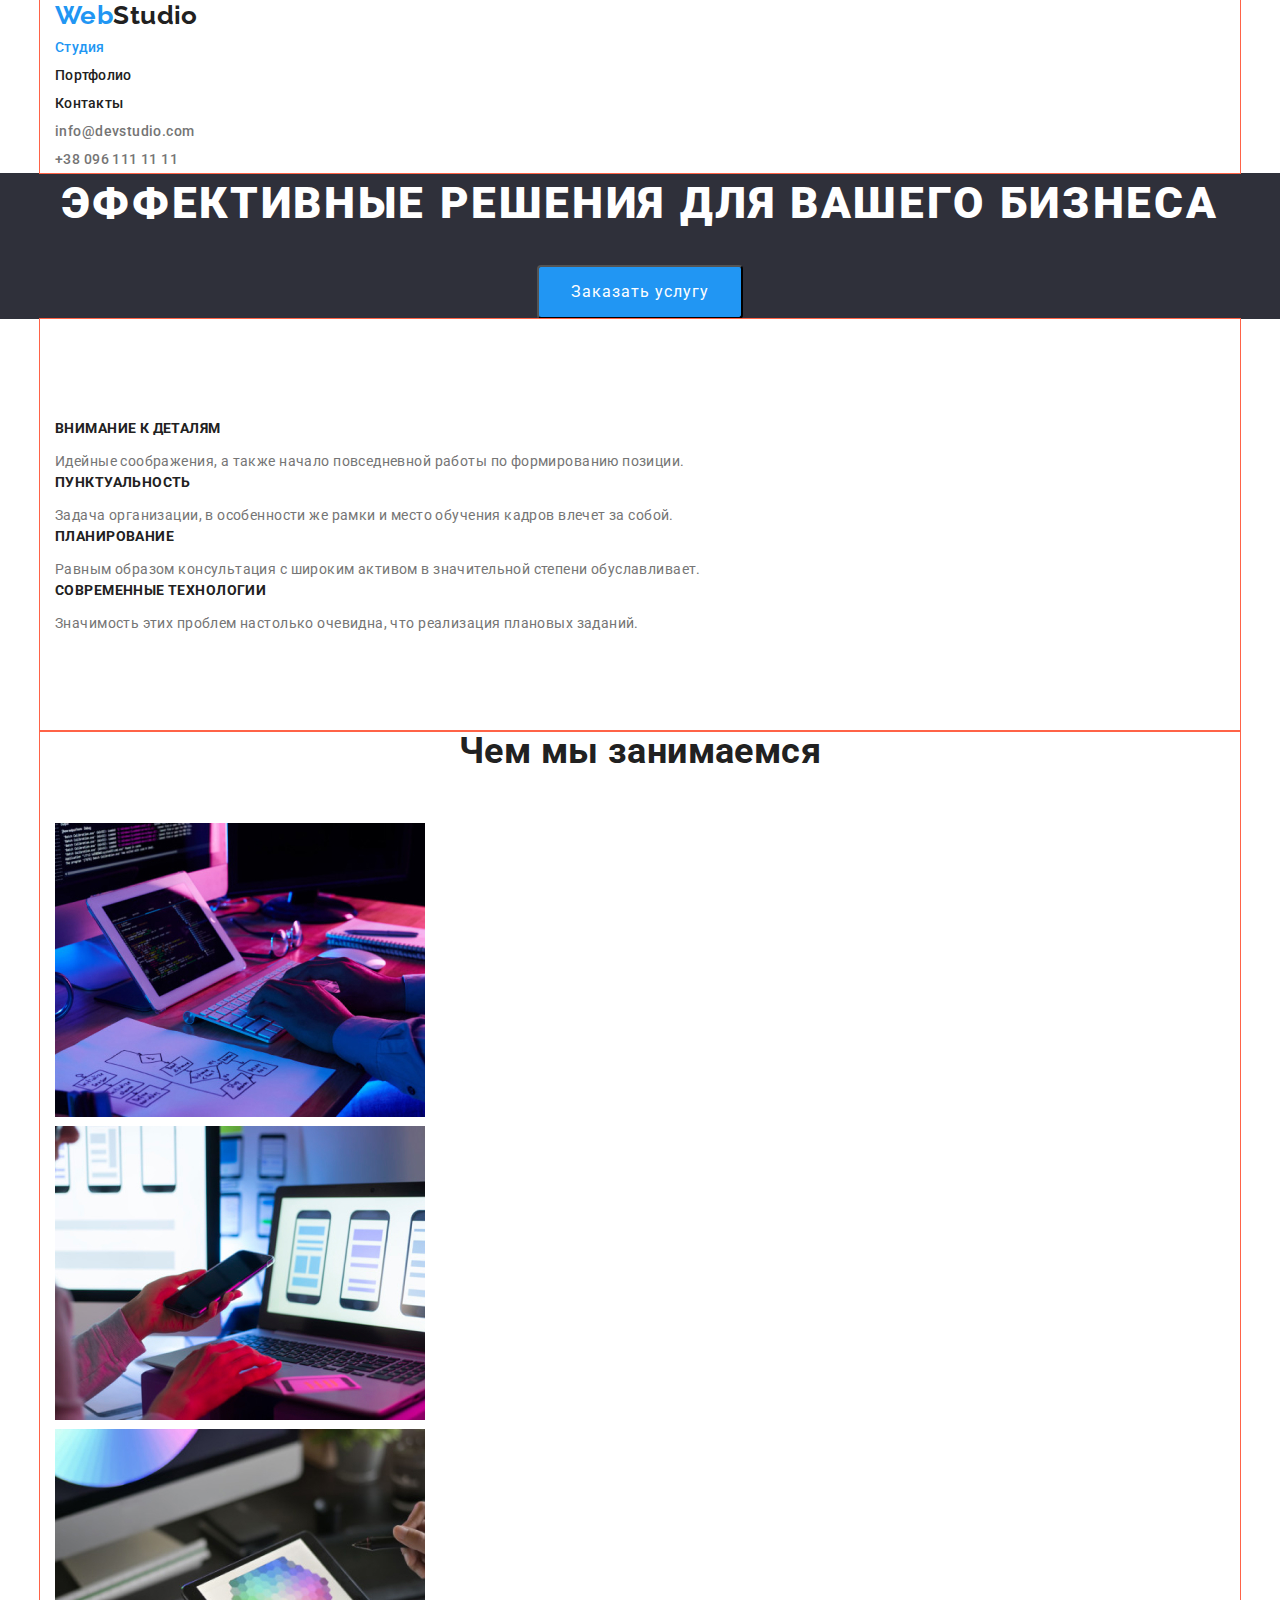
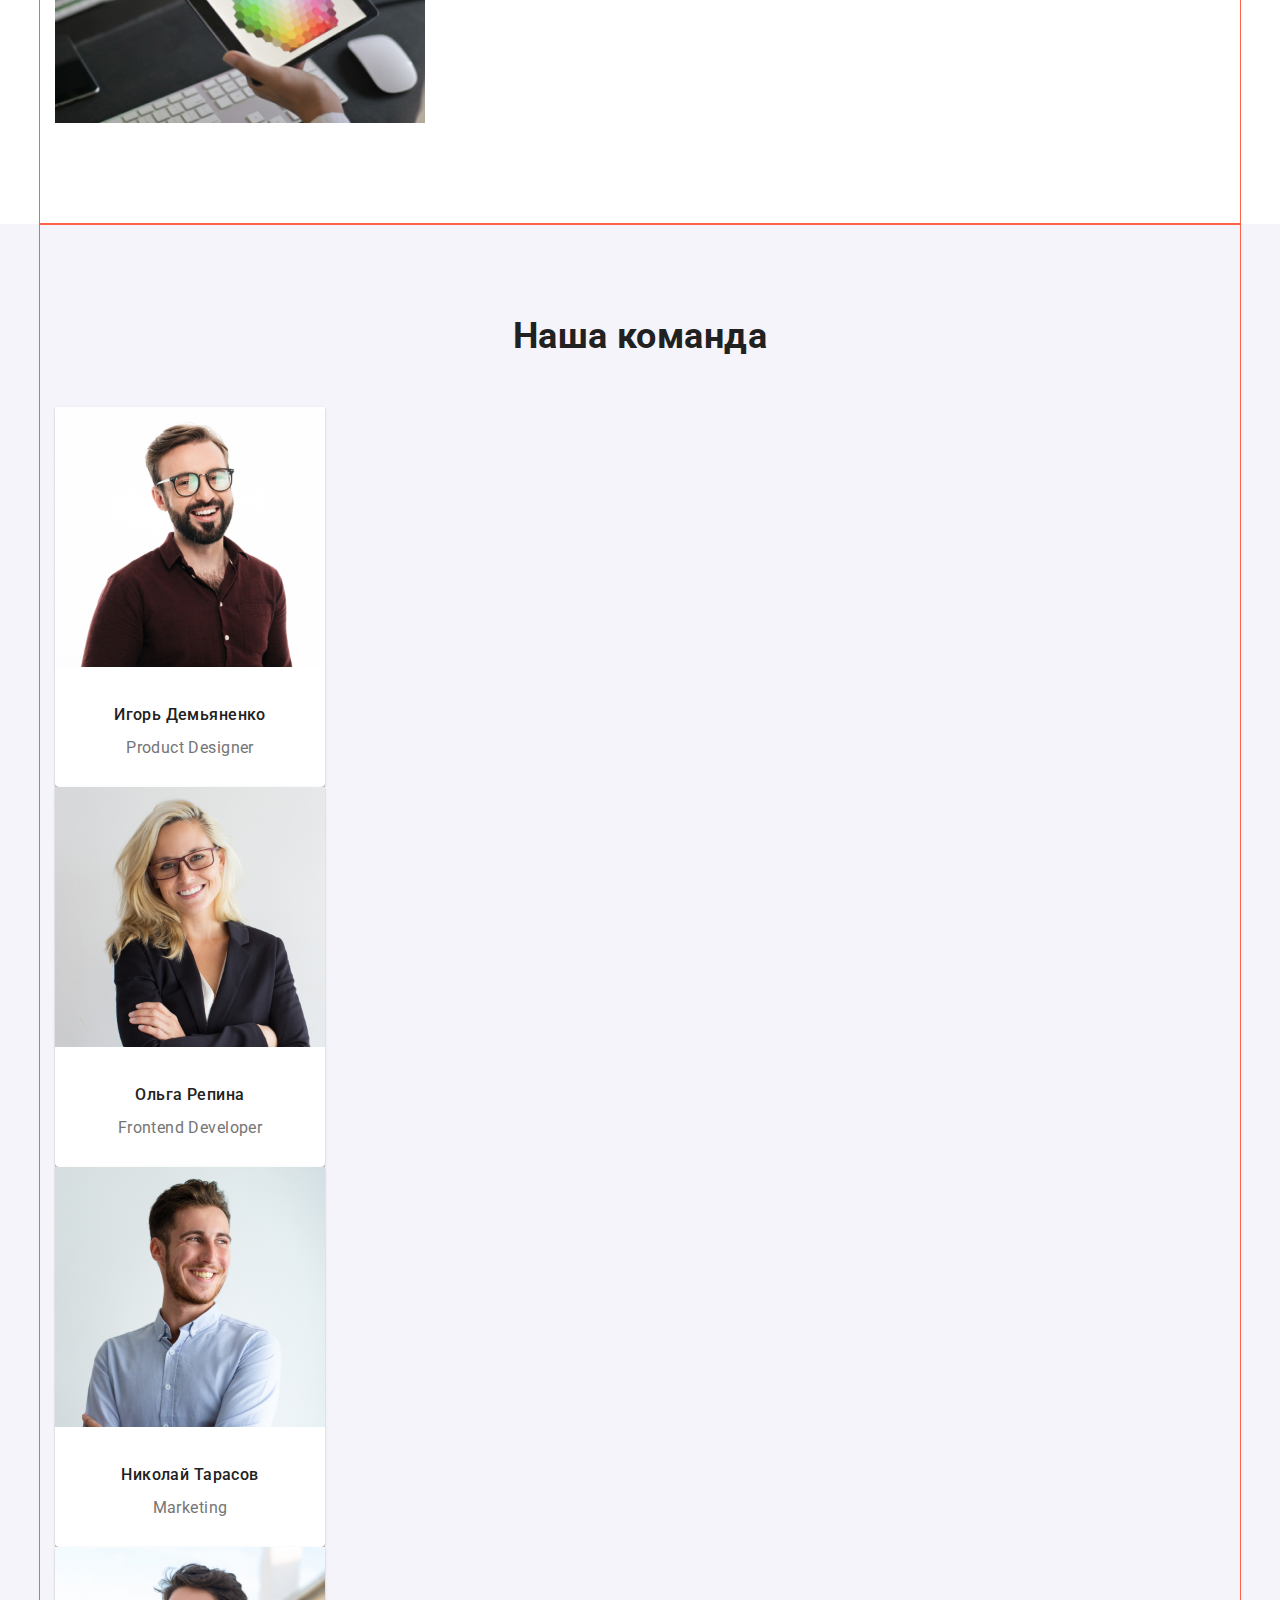
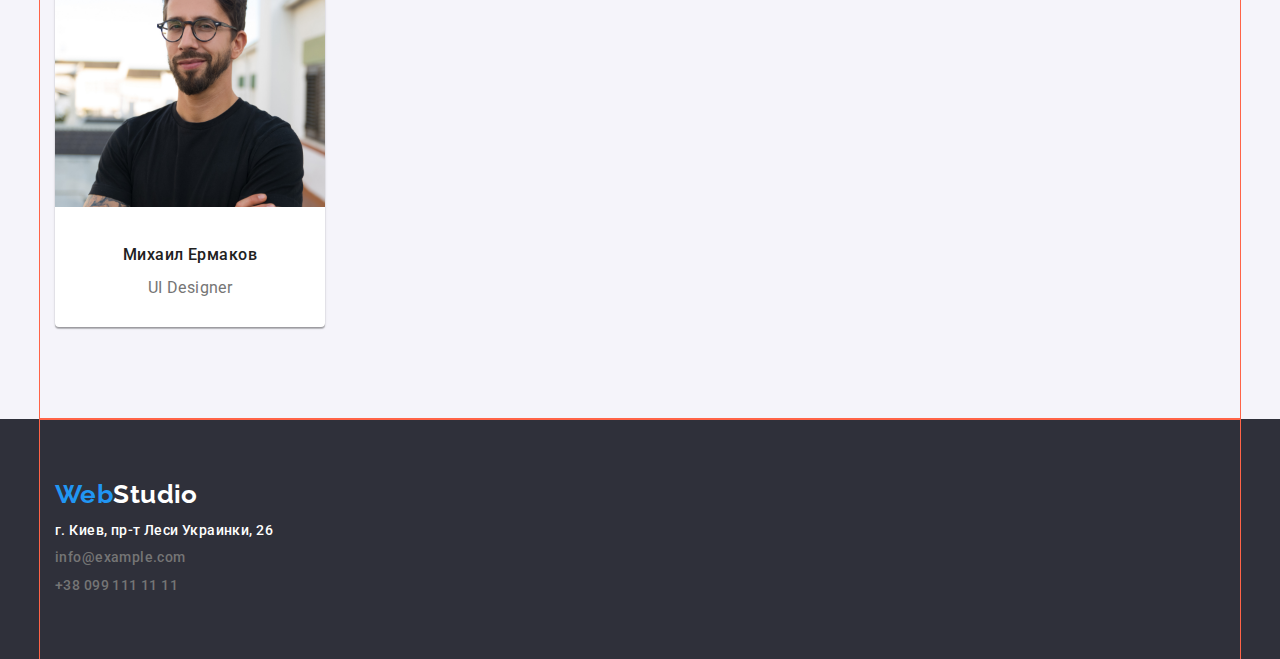
==== index.html @ ade89915 "hw-03-01" ====
<!DOCTYPE html>
<html lang="en">
  <head>
    <meta charset="UTF-8" />
    <meta name="viewport" content="width=device-width, initial-scale=1.0" />
    <title>Home work</title>
    <link rel="preconnect" href="https://fonts.gstatic.com" />
    <link
      href="https://fonts.googleapis.com/css2?family=Raleway:wght@700&family=Roboto:wght@400;500;900&display=swap"
      rel="stylesheet"
    />
    <link
      rel="stylesheet"
      href="https://cdnjs.cloudflare.com/ajax/libs/modern-normalize/1.0.0/modern-normalize.min.css"
    />
    <link rel="stylesheet" href="./css/style.css" />
  </head>
  <body>
    <header>
      <div class="container">
        <!--Шапка страницы и навигация-->
        <nav>
          <a href="./index.html" class="web-studio"
            ><span class="web">Web</span>Studio</a
          >
          <ul>
            <li><a href="#" lang="ru" class="link current">Студия</a></li>
            <li>
              <a href="./portfolio.html" lang="ru" class="link">Портфолио</a>
            </li>
            <li><a href="#" lang="ru" class="link">Контакты</a></li>
          </ul>
        </nav>
        <ul>
          <li>
            <a href="mailto:info@devstudio.com" class="address top"
              >info@devstudio.com</a
            >
          </li>
          <li>
            <a href="tel:+380961111111" class="address top">
              +38 096 111 11 11
            </a>
          </li>
        </ul>
      </div>
    </header>
    <main>
      <!--Основной контент-->
      <section class="hero">
        <!-- HERO-->
        <h1 lang="ru" class="hero-title">
          ЭФФЕКТИВНЫЕ РЕШЕНИЯ ДЛЯ ВАШЕГО БИЗНЕСА
        </h1>
        <button type="button" lang="ru" class="button">Заказать услугу</button>
      </section>
      <!--featurs-->
      <section class="features">
        <div class="container">
          <ul>
            <li>
              <h3 lang="ru" class="title">Внимание к деталям</h3>
              <p lang="ru">
                Идейные соображения, а также начало повседневной работы по
                формированию позиции.
              </p>
            </li>
            <li>
              <h3 lang="ru" class="title">Пунктуальность</h3>
              <p lang="ru">
                Задача организации, в особенности же рамки и место обучения
                кадров влечет за собой.
              </p>
            </li>
            <li>
              <h3 lang="ru" class="title">Планирование</h3>
              <p lang="ru">
                Равным образом консультация с широким активом в значительной
                степени обуславливает.
              </p>
            </li>
            <li>
              <h3 lang="ru" class="title">Современные технологии</h3>
              <p lang="ru">
                Значимость этих проблем настолько очевидна, что реализация
                плановых заданий.
              </p>
            </li>
          </ul>
        </div>
      </section>
      <!-- occupation-->
      <section class="occupation">
        <div class="container">
          <h2 lang="ru" class="main-title">Чем мы занимаемся</h2>
          <ul>
            <li>
              <img src="./img/keyboard.jpg" width="370" alt="клавиатура" />
            </li>
            <li>
              <img src="./img/tele.jpg" width="370" alt="телефон" />
            </li>
            <li>
              <img src="./img/dispay.jpg" width="370" alt="монитор" />
            </li>
          </ul>
        </div>
      </section>

      <!--our team-->
      <section class="our-team">
        <div class="container">
          <h2 lang="ru" class="main-title">Наша команда</h2>
          <ul>
            <li class="team-list">
              <img src="./img/igor.jpg" width="270" alt="игорь" />
              <h3 lang="ru" class="name">Игорь Демьяненко</h3>
              <p lang="ru" class="job">Product Designer</p>
            </li>
            <li class="team-list">
              <img src="./img/olga.jpg" width="270" alt="ольга" />
              <h3 lang="ru" class="name">Ольга Репина</h3>
              <p lang="ru" class="job">Frontend Developer</p>
            </li>
            <li class="team-list">
              <img
                src="./img/nikolay.jpg"
                width="270"
                height="260"
                alt="николай"
              />
              <h3 lang="ru" class="name">Николай Тарасов</h3>
              <p class="job">Marketing</p>
            </li>
            <li class="team-list">
              <img src="./img/mosha.jpg" width="270" alt="михаил" />
              <h3 lang="ru" class="name">Михаил Ермаков</h3>
              <p class="job">UI Designer</p>
            </li>
          </ul>
        </div>
      </section>
    </main>
    <footer class="footer">
      <div class="container">
        <a href="./index.html" class="web-studio"
          ><span class="web">Web</span
          ><span class="footer studio">Studio</span></a
        >
        <address>
          <p class="address map">г. Киев, пр-т Леси Украинки, 26</p>
          <ul>
            <li>
              <a href="mailto:info@example.com" class="address"
                >info@example.com</a
              >
            </li>
            <li>
              <a href="tel:+380991111111" class="address">+38 099 111 11 11</a>
            </li>
          </ul>
        </address>
      </div>
    </footer>
  </body>
</html>
---- css/style.css ----
:root {
  --main-text-color: #757575;
  --title-text-color: #212121;
  --white-text-bg-color: #ffffff;
  --link-text-color: #2196f3;
  --bg-color-footer: #2f303a;
  --btn-portfolio-bgc-color: #f5f4fa;
}

body {
  background-color: var(--white-text-bg-color);
  color: var(--main-text-color);

  font-family: "Roboto", sans-serif;
  font-style: normal;
  font-weight: 400;
  font-size: 14px;
  line-height: 2;
  letter-spacing: 0.03em;
}
.container {
  margin-left: auto;
  margin-right: auto;
  width: 1200px;
  padding-left: 15px;
  padding-right: 15px;

  outline: 1px solid tomato;
}
ul,
p,
h2,
h3,
a {
  list-style: none;
  margin: 0;
  padding: 0;
}
/* header */
.link {
  font-weight: 500;
  font-size: 14px;
  line-height: 1.14;
  letter-spacing: 0.02em;
  text-decoration: none;
  color: var(--title-text-color);
  font-style: normal;
}
.link:hover,
.link:focus {
  color: var(--link-text-color);
  text-decoration: none;
}
.web-studio {
  font-family: "Raleway", sans-serif;
  font-style: normal;
  font-weight: 700;
  font-size: 26px;
  line-height: 1.2;
  text-decoration: none;
  color: var(--title-text-color);
}
.web-studio .web {
  color: var(--link-text-color);
}

.address {
  font-weight: 500;
  font-size: 14px;
  line-height: 1.4;
  color: var(--main-text-color);
  text-decoration: none;
  font-style: normal;
}
.address.top:hover,
.address.top:focus {
  color: var(--link-text-color);
}
.current {
  color: var(--link-text-color);
}
/* hero */
.hero {
  background-color: #2f303a;
  text-align: center;
}
.hero-title {
  font-weight: 900;
  font-size: 44px;
  line-height: 1.4;
  letter-spacing: 0.06em;
  text-transform: uppercase;
  color: var(--white-text-bg-color);
  margin-top: 0;
  margin-bottom: 30px;
}
.button {
  text-align: center;
  letter-spacing: 0.06em;
  font-size: 16px;
  line-height: 1.9;
  color: var(--white-text-bg-color);
  background-color: var(--link-text-color);
  border-radius: 4px;

  display: inline-block;
  padding: 10px 32px;
  min-width: 200px;
}
/* features */
.features .container {
  padding-top: 102px;
  padding-bottom: 94px;
}
.features .title {
  text-transform: uppercase;
  font-weight: 700;
  font-size: 14px;
  line-height: 1.14;
  color: var(--title-text-color);
  margin-bottom: 10px;
}
/* occupation */
.main-title {
  font-weight: 700;
  font-size: 36px;
  line-height: 1.16;
  color: var(--title-text-color);

  text-align: center;
  margin-bottom: 50px;
}
.occupation .container {
  padding-bottom: 92px;
}

/* our team */
.our-team {
  background-color: var(--btn-portfolio-bgc-color);
}
.our-team .container {
  padding: 92px 15px 92px 15px;
}
.team-list {
  box-shadow: 0px 1px 3px rgba(0, 0, 0, 0.12), 0px 1px 1px rgba(0, 0, 0, 0.14),
    0px 2px 1px rgba(0, 0, 0, 0.2);
  border-radius: 0px 0px 4px 4px;
  width: 270px;
  text-align: center;

  background-color: var(--white-text-bg-color);
}
.name {
  font-weight: 500;
  font-size: 16px;
  line-height: 1.18;
  color: var(--title-text-color);
  margin-top: 30px;
  margin-bottom: 9px;
}
.job {
  font-size: 16px;
  line-height: 1.19;
  margin-bottom: 30px;

  display: inline-block;
}
/* footer */
.footer {
  background-color: var(--bg-color-footer);
}
.footer .container {
  padding-top: 60px;
  padding-bottom: 60px;
}
.footer.studio {
  color: var(--white-text-bg-color);
}
.address.map {
  color: var(--white-text-bg-color);
  font-style: normal;
  font-size: 14px;
  line-height: 1.7;
}
.footer .web-studio {
  display: inline-block;
  margin-bottom: 9px;
}
/* portfolio page */
.capabilities {
  padding-top: 92px;
  padding-bottom: 92px;
  border-top: 1px solid #ececec;
}
.btn {
  display: inline-block;
  min-width: 73px;
  border-radius: 4px;
  padding: 6px 22px;
  border: 1px solid transparent;
  text-align: center;
  margin-bottom: 50px;

  font-weight: 500;
  font-size: 16px;
  line-height: 1.6;
  color: var(--title-text-color);
  background-color: var(--btn-portfolio-bgc-color);
}
.btn:hover,
.btn:focus {
  color: var(--white-text-bg-color);
  background-color: var(--link-text-color);
}
.port-link {
  text-decoration: none;
}
.port-title {
  font-weight: 700;
  font-size: 18px;
  color: var(--title-text-color);

  margin: 20px 24px 9px 24px;
}
.port-text {
  font-size: 16px;
  line-height: 1.9;
  color: var(--main-text-color);

  margin: 0 24px 20px 24px;
}
.port-list {
  border: 1px solid #eeeeee;
  margin-bottom: 30px;
  width: 370px;
}
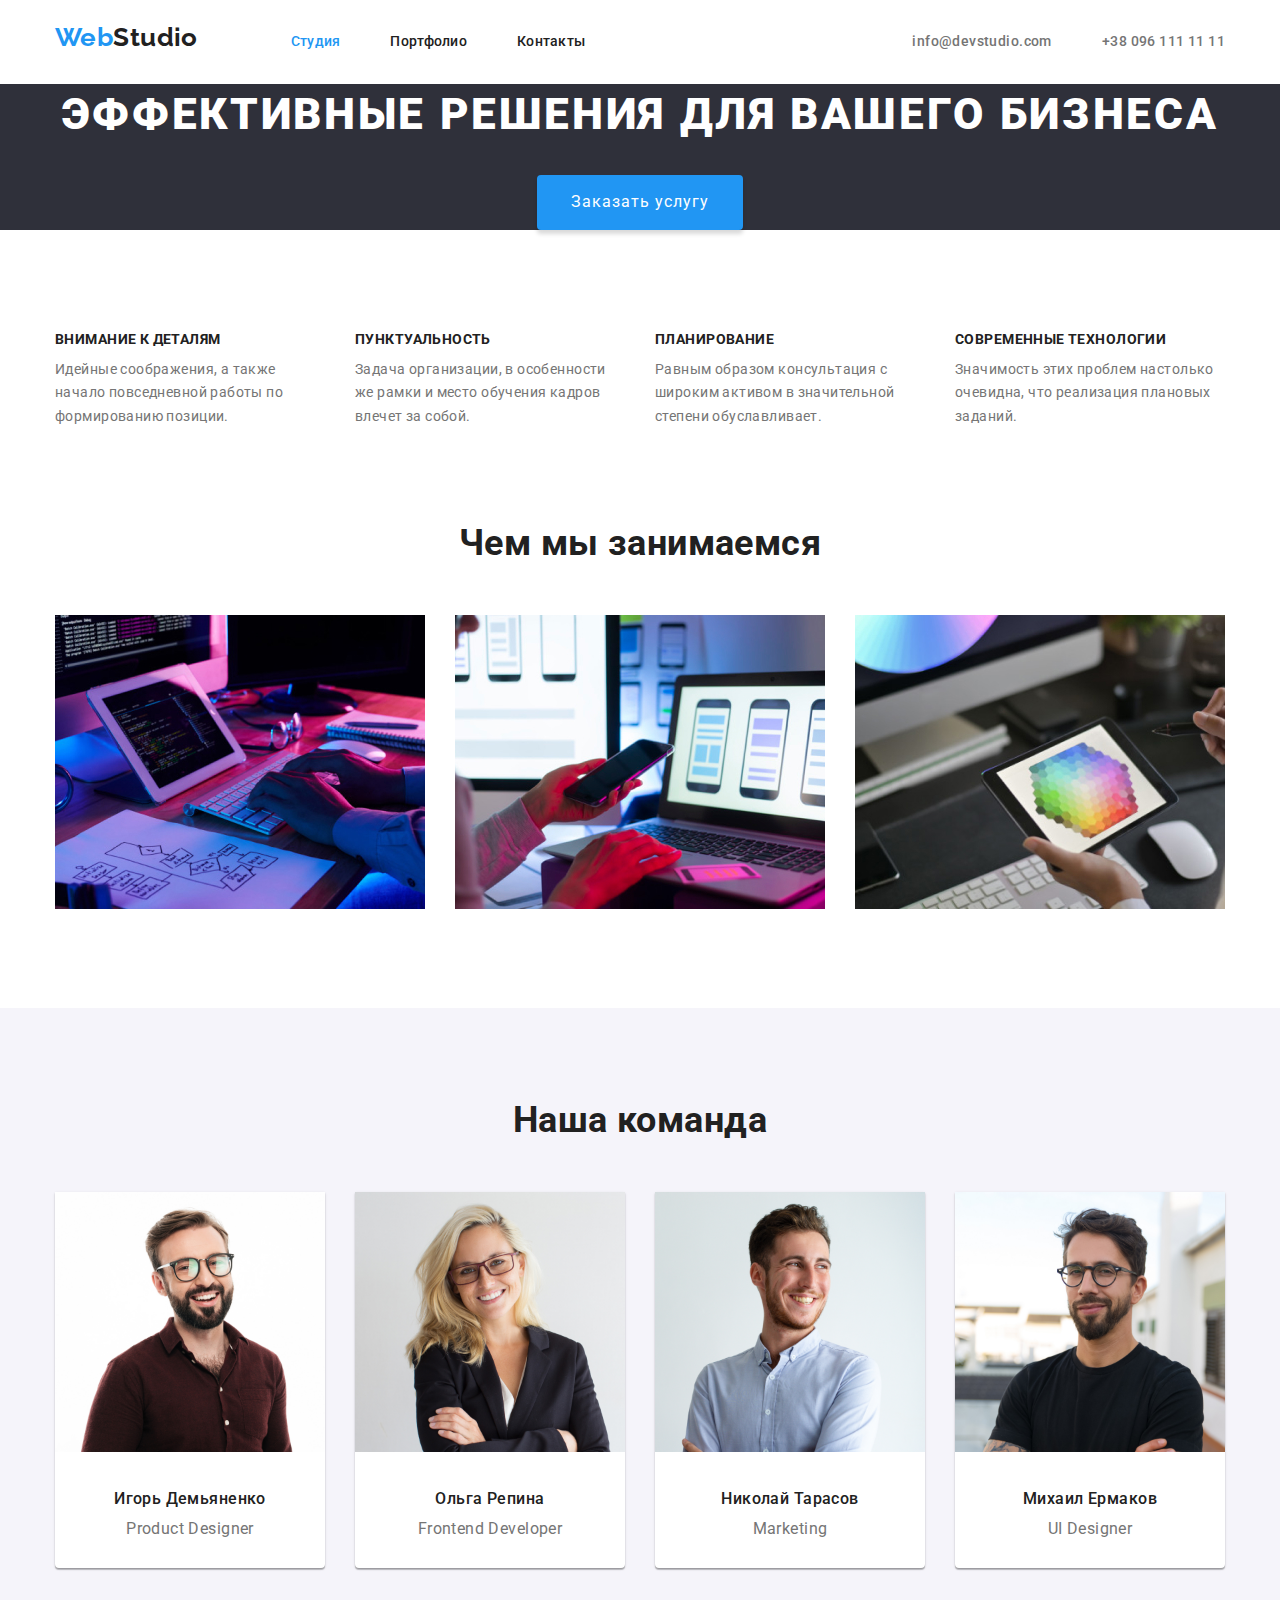
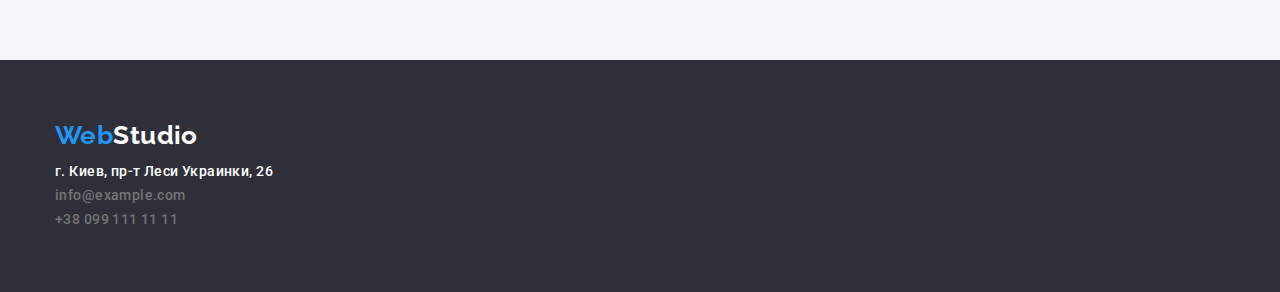
==== commit 91b397ba: "hw03-01" ====
--- a/index.html
+++ b/index.html
@@ -17,27 +17,31 @@
   </head>
   <body>
     <header>
-      <div class="container">
+      <div class="container main-nav">
         <!--Шапка страницы и навигация-->
-        <nav>
+        <nav class="site-nav">
           <a href="./index.html" class="web-studio"
-            ><span class="web">Web</span>Studio</a
+            >Web<span class="studio">Studio</span></a
           >
-          <ul>
-            <li><a href="#" lang="ru" class="link current">Студия</a></li>
-            <li>
+          <ul class="nav-list">
+            <li class="nav-item">
+              <a href="#" lang="ru" class="link current">Студия</a>
+            </li>
+            <li class="nav-item">
               <a href="./portfolio.html" lang="ru" class="link">Портфолио</a>
             </li>
-            <li><a href="#" lang="ru" class="link">Контакты</a></li>
+            <li class="nav-item">
+              <a href="#" lang="ru" class="link">Контакты</a>
+            </li>
           </ul>
         </nav>
-        <ul>
-          <li>
+        <ul class="address-list">
+          <li class="address-item">
             <a href="mailto:info@devstudio.com" class="address top"
               >info@devstudio.com</a
             >
           </li>
-          <li>
+          <li class="adress-item">
             <a href="tel:+380961111111" class="address top">
               +38 096 111 11 11
             </a>
@@ -57,29 +61,29 @@
       <!--featurs-->
       <section class="features">
         <div class="container">
-          <ul>
-            <li>
+          <ul class="features-list">
+            <li class="features-item">
               <h3 lang="ru" class="title">Внимание к деталям</h3>
               <p lang="ru">
                 Идейные соображения, а также начало повседневной работы по
                 формированию позиции.
               </p>
             </li>
-            <li>
+            <li class="features-item">
               <h3 lang="ru" class="title">Пунктуальность</h3>
               <p lang="ru">
                 Задача организации, в особенности же рамки и место обучения
                 кадров влечет за собой.
               </p>
             </li>
-            <li>
+            <li class="features-item">
               <h3 lang="ru" class="title">Планирование</h3>
               <p lang="ru">
                 Равным образом консультация с широким активом в значительной
                 степени обуславливает.
               </p>
             </li>
-            <li>
+            <li class="features-item">
               <h3 lang="ru" class="title">Современные технологии</h3>
               <p lang="ru">
                 Значимость этих проблем настолько очевидна, что реализация
@@ -93,14 +97,14 @@
       <section class="occupation">
         <div class="container">
           <h2 lang="ru" class="main-title">Чем мы занимаемся</h2>
-          <ul>
-            <li>
+          <ul class="occupation-list">
+            <li class="occupation-list-item">
               <img src="./img/keyboard.jpg" width="370" alt="клавиатура" />
             </li>
-            <li>
+            <li class="occupation-list-item">
               <img src="./img/tele.jpg" width="370" alt="телефон" />
             </li>
-            <li>
+            <li class="occupation-list-item">
               <img src="./img/dispay.jpg" width="370" alt="монитор" />
             </li>
           </ul>
@@ -111,7 +115,7 @@
       <section class="our-team">
         <div class="container">
           <h2 lang="ru" class="main-title">Наша команда</h2>
-          <ul>
+          <ul class="our-team-member">
             <li class="team-list">
               <img src="./img/igor.jpg" width="270" alt="игорь" />
               <h3 lang="ru" class="name">Игорь Демьяненко</h3>
@@ -144,8 +148,7 @@
     <footer class="footer">
       <div class="container">
         <a href="./index.html" class="web-studio"
-          ><span class="web">Web</span
-          ><span class="footer studio">Studio</span></a
+          >Web<span class="studio">Studio</span></a
         >
         <address>
           <p class="address map">г. Киев, пр-т Леси Украинки, 26</p>
--- a/css/style.css
+++ b/css/style.css
@@ -5,6 +5,8 @@
   --link-text-color: #2196f3;
   --bg-color-footer: #2f303a;
   --btn-portfolio-bgc-color: #f5f4fa;
+  --border-color-capabilities: #ececec;
+  --border-color-port-list: #eeeeee;
 }
 
 body {
@@ -15,7 +17,7 @@
   font-style: normal;
   font-weight: 400;
   font-size: 14px;
-  line-height: 2;
+  line-height: 1.7;
   letter-spacing: 0.03em;
 }
 .container {
@@ -25,7 +27,7 @@
   padding-left: 15px;
   padding-right: 15px;
 
-  outline: 1px solid tomato;
+  /* outline: 1px solid tomato; */
 }
 ul,
 p,
@@ -37,6 +39,28 @@
   padding: 0;
 }
 /* header */
+.main-nav {
+  display: flex;
+  align-items: baseline;
+}
+.site-nav {
+  display: flex;
+  align-items: baseline;
+}
+.nav-list {
+  display: flex;
+}
+.nav-item + .nav-item {
+  margin-left: 50px;
+}
+.address-list {
+  display: flex;
+  margin-left: auto;
+}
+.address-item + .adress-item {
+  margin-left: 50px;
+}
+
 .link {
   font-weight: 500;
   font-size: 14px;
@@ -45,12 +69,17 @@
   text-decoration: none;
   color: var(--title-text-color);
   font-style: normal;
+
+  display: block;
+  padding-top: 32px;
+  padding-bottom: 32px;
 }
 .link:hover,
 .link:focus {
   color: var(--link-text-color);
   text-decoration: none;
 }
+
 .web-studio {
   font-family: "Raleway", sans-serif;
   font-style: normal;
@@ -58,12 +87,13 @@
   font-size: 26px;
   line-height: 1.2;
   text-decoration: none;
-  color: var(--title-text-color);
-}
-.web-studio .web {
   color: var(--link-text-color);
-}
-
+
+  margin-right: 93px;
+}
+.web-studio .studio {
+  color: var(--title-text-color);
+}
 .address {
   font-weight: 500;
   font-size: 14px;
@@ -75,6 +105,11 @@
 .address.top:hover,
 .address.top:focus {
   color: var(--link-text-color);
+}
+.address.top {
+  display: block;
+  padding-top: 32px;
+  padding-bottom: 32px;
 }
 .current {
   color: var(--link-text-color);
@@ -99,18 +134,33 @@
   letter-spacing: 0.06em;
   font-size: 16px;
   line-height: 1.9;
+  cursor: pointer;
+
   color: var(--white-text-bg-color);
   background-color: var(--link-text-color);
-  border-radius: 4px;
 
   display: inline-block;
   padding: 10px 32px;
   min-width: 200px;
+  border: 2px solid var(--link-text-color);
+  border-radius: 4px;
+  outline: none;
+  box-shadow: 0px 4px 4px rgba(0, 0, 0, 0.15);
 }
 /* features */
-.features .container {
+.features {
   padding-top: 102px;
   padding-bottom: 94px;
+}
+.features-list {
+  display: flex;
+}
+.features-item {
+  width: 270px;
+  text-align: left;
+}
+.features-item + .features-item {
+  margin-left: 30px;
 }
 .features .title {
   text-transform: uppercase;
@@ -130,16 +180,22 @@
   text-align: center;
   margin-bottom: 50px;
 }
-.occupation .container {
+.occupation {
   padding-bottom: 92px;
 }
-
+.occupation-list {
+  display: flex;
+}
+.occupation-list-item + .occupation-list-item {
+  margin-left: 30px;
+}
 /* our team */
 .our-team {
   background-color: var(--btn-portfolio-bgc-color);
 }
-.our-team .container {
-  padding: 92px 15px 92px 15px;
+.our-team {
+  padding-top: 92px;
+  padding-bottom: 92px;
 }
 .team-list {
   box-shadow: 0px 1px 3px rgba(0, 0, 0, 0.12), 0px 1px 1px rgba(0, 0, 0, 0.14),
@@ -165,15 +221,21 @@
 
   display: inline-block;
 }
+.our-team-member {
+  display: flex;
+}
+.team-list + .team-list {
+  margin-left: 30px;
+}
 /* footer */
 .footer {
   background-color: var(--bg-color-footer);
 }
-.footer .container {
+.footer {
   padding-top: 60px;
   padding-bottom: 60px;
 }
-.footer.studio {
+.footer .studio {
   color: var(--white-text-bg-color);
 }
 .address.map {
@@ -190,7 +252,14 @@
 .capabilities {
   padding-top: 92px;
   padding-bottom: 92px;
-  border-top: 1px solid #ececec;
+  border-top: 1px solid var(--border-color-capabilities);
+}
+.capabilities-list {
+  display: flex;
+  justify-content: center;
+}
+.capabilities-item {
+  margin-left: 8px;
 }
 .btn {
   display: inline-block;
@@ -200,6 +269,8 @@
   border: 1px solid transparent;
   text-align: center;
   margin-bottom: 50px;
+  cursor: pointer;
+  outline: none;
 
   font-weight: 500;
   font-size: 16px;
@@ -211,9 +282,18 @@
 .btn:focus {
   color: var(--white-text-bg-color);
   background-color: var(--link-text-color);
-}
+  box-shadow: 0px 3px 1px rgba(0, 0, 0, 0.1), 0px 1px 2px rgba(0, 0, 0, 0.08),
+    0px 2px 2px rgba(0, 0, 0, 0.12);
+}
+.gallery {
+  display: flex;
+  flex-wrap: wrap;
+  margin: -15px;
+}
+
 .port-link {
   text-decoration: none;
+  display: block;
 }
 .port-title {
   font-weight: 700;
@@ -230,7 +310,16 @@
   margin: 0 24px 20px 24px;
 }
 .port-list {
-  border: 1px solid #eeeeee;
-  margin-bottom: 30px;
+  border: 1px solid var(--border-color-port-list);
   width: 370px;
-}
+  margin: 15px;
+}
+.port-list:nth-child(n + 7) {
+  margin-bottom: 0;
+}
+
+.port-list img {
+  display: block;
+  max-width: 100%;
+  height: auto;
+}
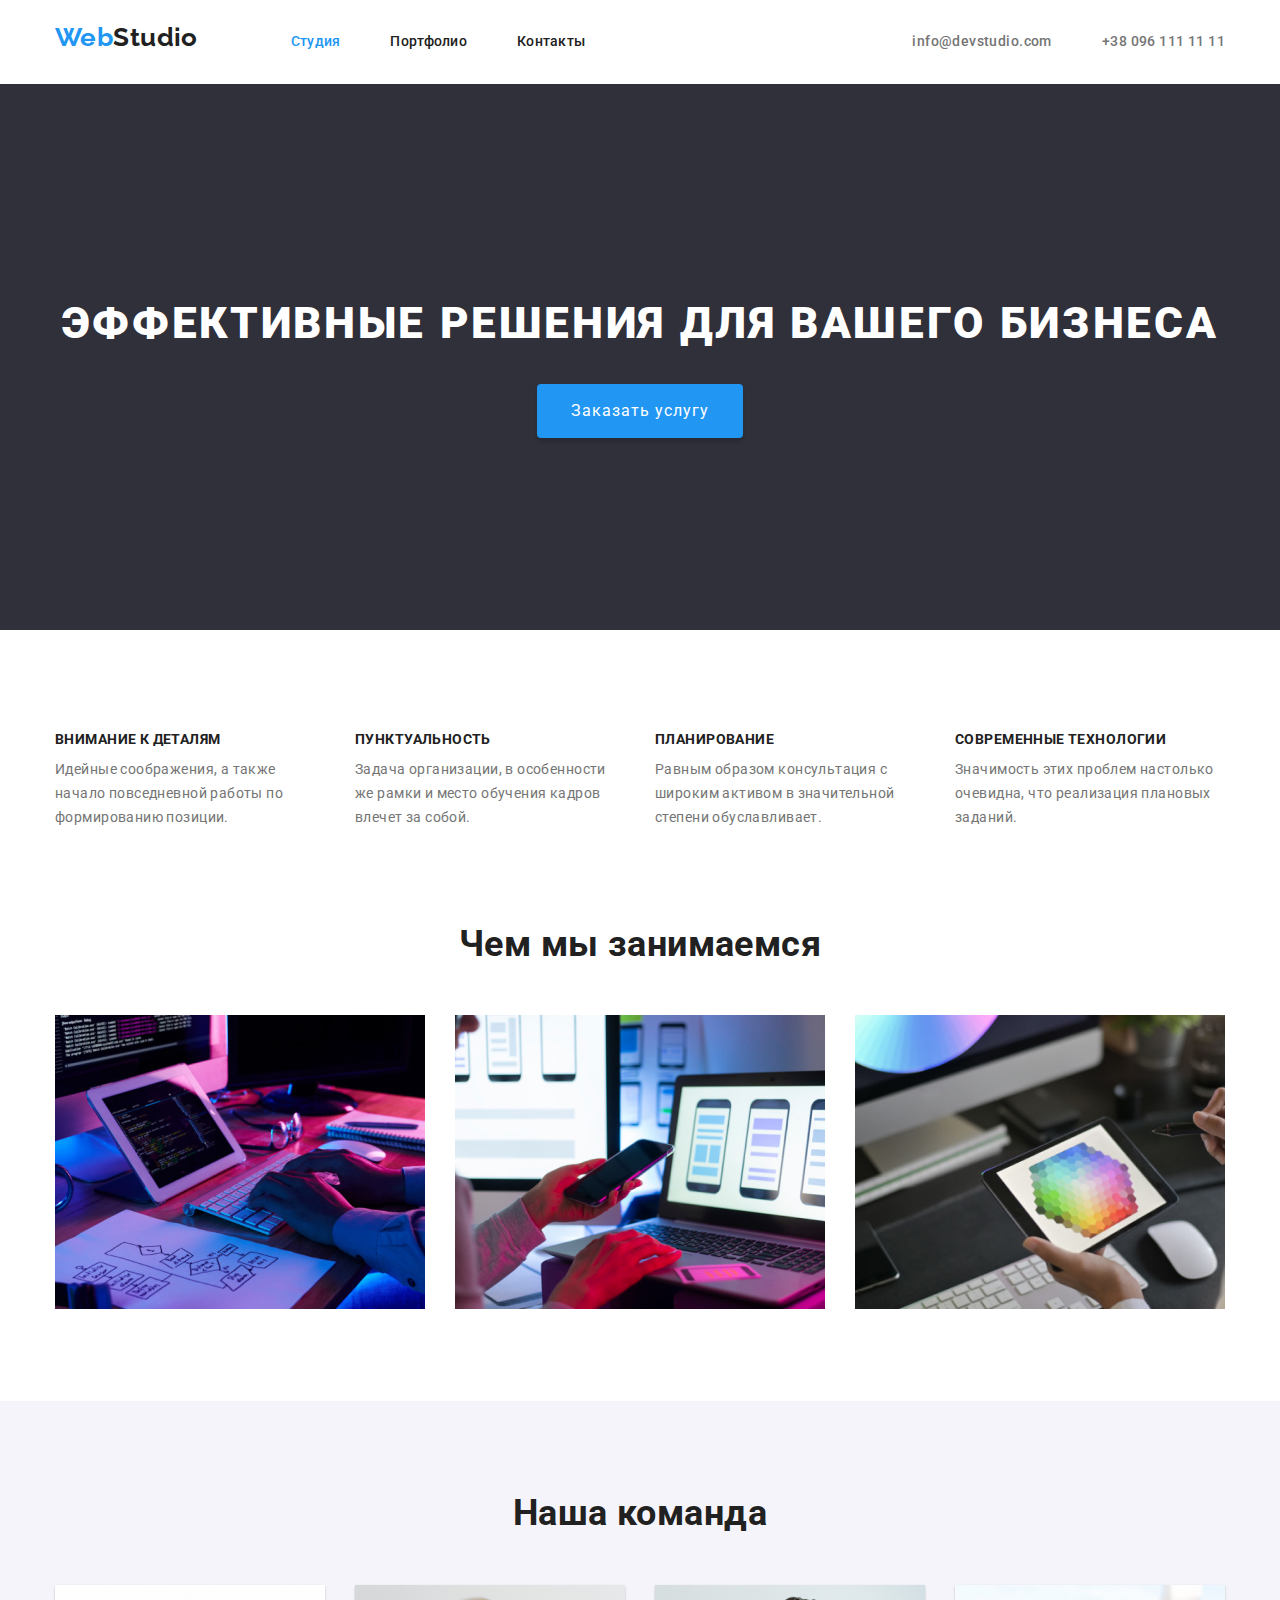
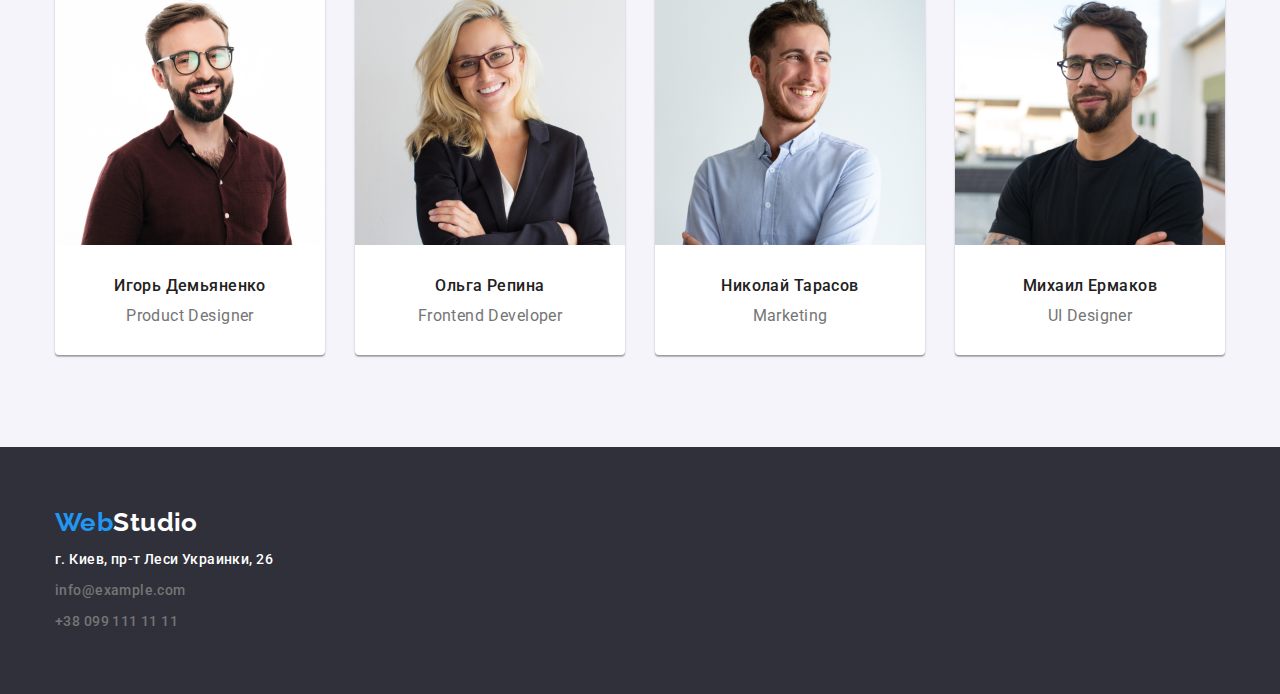
==== commit 29984f77: "hw03-03" ====
--- a/index.html
+++ b/index.html
@@ -6,7 +6,7 @@
     <title>Home work</title>
     <link rel="preconnect" href="https://fonts.gstatic.com" />
     <link
-      href="https://fonts.googleapis.com/css2?family=Raleway:wght@700&family=Roboto:wght@400;500;900&display=swap"
+      href="https://fonts.googleapis.com/css2?family=Raleway:wght@700&family=Roboto:wght@400;500;700;900&display=swap"
       rel="stylesheet"
     />
     <link
@@ -17,8 +17,8 @@
   </head>
   <body>
     <header>
+      <!--HEADER-->
       <div class="container main-nav">
-        <!--Шапка страницы и навигация-->
         <nav class="site-nav">
           <a href="./index.html" class="web-studio"
             >Web<span class="studio">Studio</span></a
@@ -50,13 +50,16 @@
       </div>
     </header>
     <main>
-      <!--Основной контент-->
+      <!-- HERO-->
       <section class="hero">
-        <!-- HERO-->
-        <h1 lang="ru" class="hero-title">
-          ЭФФЕКТИВНЫЕ РЕШЕНИЯ ДЛЯ ВАШЕГО БИЗНЕСА
-        </h1>
-        <button type="button" lang="ru" class="button">Заказать услугу</button>
+        <div class="hero-division">
+          <h1 lang="ru" class="hero-title">
+            ЭФФЕКТИВНЫЕ РЕШЕНИЯ ДЛЯ ВАШЕГО БИЗНЕСА
+          </h1>
+          <button type="button" lang="ru" class="button">
+            Заказать услугу
+          </button>
+        </div>
       </section>
       <!--featurs-->
       <section class="features">
@@ -118,13 +121,17 @@
           <ul class="our-team-member">
             <li class="team-list">
               <img src="./img/igor.jpg" width="270" alt="игорь" />
-              <h3 lang="ru" class="name">Игорь Демьяненко</h3>
-              <p lang="ru" class="job">Product Designer</p>
+              <div class="name-jobe-info">
+                <h3 lang="ru" class="name">Игорь Демьяненко</h3>
+                <p lang="ru" class="job">Product Designer</p>
+              </div>
             </li>
             <li class="team-list">
               <img src="./img/olga.jpg" width="270" alt="ольга" />
-              <h3 lang="ru" class="name">Ольга Репина</h3>
-              <p lang="ru" class="job">Frontend Developer</p>
+              <div class="name-jobe-info">
+                <h3 lang="ru" class="name">Ольга Репина</h3>
+                <p lang="ru" class="job">Frontend Developer</p>
+              </div>
             </li>
             <li class="team-list">
               <img
@@ -133,13 +140,17 @@
                 height="260"
                 alt="николай"
               />
-              <h3 lang="ru" class="name">Николай Тарасов</h3>
-              <p class="job">Marketing</p>
+              <div class="name-jobe-info">
+                <h3 lang="ru" class="name">Николай Тарасов</h3>
+                <p class="job">Marketing</p>
+              </div>
             </li>
             <li class="team-list">
               <img src="./img/mosha.jpg" width="270" alt="михаил" />
-              <h3 lang="ru" class="name">Михаил Ермаков</h3>
-              <p class="job">UI Designer</p>
+              <div class="name-jobe-info">
+                <h3 lang="ru" class="name">Михаил Ермаков</h3>
+                <p class="job">UI Designer</p>
+              </div>
             </li>
           </ul>
         </div>
@@ -154,7 +165,7 @@
           <p class="address map">г. Киев, пр-т Леси Украинки, 26</p>
           <ul>
             <li>
-              <a href="mailto:info@example.com" class="address"
+              <a href="mailto:info@example.com" class="address mail"
                 >info@example.com</a
               >
             </li>
--- a/css/style.css
+++ b/css/style.css
@@ -17,7 +17,7 @@
   font-style: normal;
   font-weight: 400;
   font-size: 14px;
-  line-height: 1.7;
+  line-height: 1.714;
   letter-spacing: 0.03em;
 }
 .container {
@@ -39,6 +39,9 @@
   padding: 0;
 }
 /* header */
+.header {
+  border-bottom: 1px solid var(--border-color-capabilities);
+}
 .main-nav {
   display: flex;
   align-items: baseline;
@@ -85,7 +88,7 @@
   font-style: normal;
   font-weight: 700;
   font-size: 26px;
-  line-height: 1.2;
+  line-height: 1.23;
   text-decoration: none;
   color: var(--link-text-color);
 
@@ -97,7 +100,7 @@
 .address {
   font-weight: 500;
   font-size: 14px;
-  line-height: 1.4;
+  line-height: 1.42;
   color: var(--main-text-color);
   text-decoration: none;
   font-style: normal;
@@ -119,10 +122,14 @@
   background-color: #2f303a;
   text-align: center;
 }
+.hero-division {
+  padding-top: 208px;
+  padding-bottom: 192px;
+}
 .hero-title {
   font-weight: 900;
   font-size: 44px;
-  line-height: 1.4;
+  line-height: 1.41;
   letter-spacing: 0.06em;
   text-transform: uppercase;
   color: var(--white-text-bg-color);
@@ -133,7 +140,7 @@
   text-align: center;
   letter-spacing: 0.06em;
   font-size: 16px;
-  line-height: 1.9;
+  line-height: 1.87;
   cursor: pointer;
 
   color: var(--white-text-bg-color);
@@ -186,16 +193,19 @@
 .occupation-list {
   display: flex;
 }
+.occupation-list-item {
+  width: 370px;
+  height: 294px;
+}
 .occupation-list-item + .occupation-list-item {
   margin-left: 30px;
 }
-/* our team */
-.our-team {
-  background-color: var(--btn-portfolio-bgc-color);
-}
+/* ==============our team ===============*/
+
 .our-team {
   padding-top: 92px;
   padding-bottom: 92px;
+  background-color: var(--btn-portfolio-bgc-color);
 }
 .team-list {
   box-shadow: 0px 1px 3px rgba(0, 0, 0, 0.12), 0px 1px 1px rgba(0, 0, 0, 0.14),
@@ -206,20 +216,27 @@
 
   background-color: var(--white-text-bg-color);
 }
+.team-list img {
+  display: block;
+  width: 100%;
+  height: auto;
+}
+.name-jobe-info {
+  padding-top: 30px;
+  padding-bottom: 30px;
+}
 .name {
   font-weight: 500;
   font-size: 16px;
   line-height: 1.18;
   color: var(--title-text-color);
-  margin-top: 30px;
-  margin-bottom: 9px;
+
+  display: inline-block;
+  margin-bottom: 10px;
 }
 .job {
   font-size: 16px;
   line-height: 1.19;
-  margin-bottom: 30px;
-
-  display: inline-block;
 }
 .our-team-member {
   display: flex;
@@ -242,17 +259,24 @@
   color: var(--white-text-bg-color);
   font-style: normal;
   font-size: 14px;
-  line-height: 1.7;
+  line-height: 1.71;
+
+  display: block;
+  margin-bottom: 9px;
 }
 .footer .web-studio {
   display: inline-block;
   margin-bottom: 9px;
 }
+.address.mail {
+  display: block;
+  margin-bottom: 9px;
+}
+
 /* portfolio page */
-.capabilities {
+.container.gallery-menu-container {
   padding-top: 92px;
   padding-bottom: 92px;
-  border-top: 1px solid var(--border-color-capabilities);
 }
 .capabilities-list {
   display: flex;
@@ -274,7 +298,7 @@
 
   font-weight: 500;
   font-size: 16px;
-  line-height: 1.6;
+  line-height: 1.62;
   color: var(--title-text-color);
   background-color: var(--btn-portfolio-bgc-color);
 }
@@ -299,15 +323,11 @@
   font-weight: 700;
   font-size: 18px;
   color: var(--title-text-color);
-
-  margin: 20px 24px 9px 24px;
 }
 .port-text {
   font-size: 16px;
-  line-height: 1.9;
+  line-height: 1.87;
   color: var(--main-text-color);
-
-  margin: 0 24px 20px 24px;
 }
 .port-list {
   border: 1px solid var(--border-color-port-list);
@@ -317,9 +337,12 @@
 .port-list:nth-child(n + 7) {
   margin-bottom: 0;
 }
-
+.gallery-title-text {
+  margin: 0;
+  padding: 20px 24px;
+}
 .port-list img {
   display: block;
-  max-width: 100%;
+  width: 100%;
   height: auto;
 }
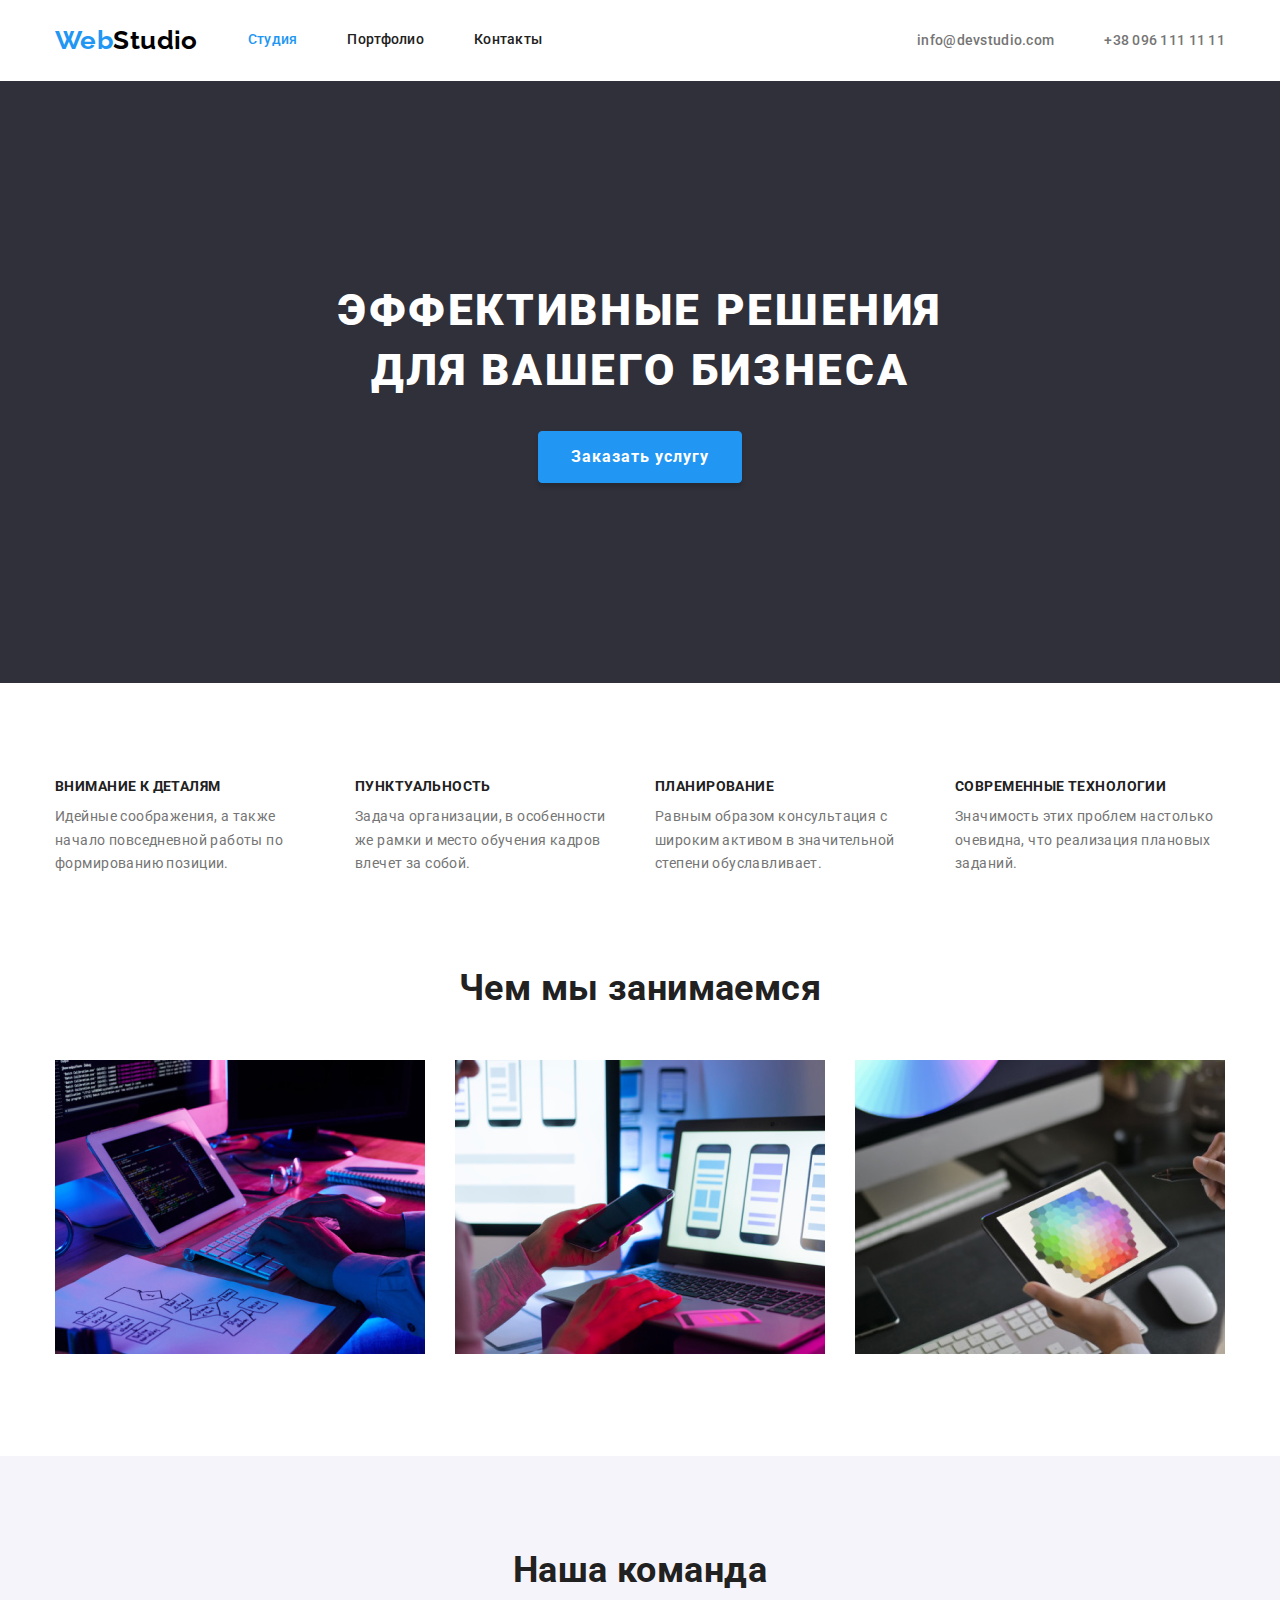
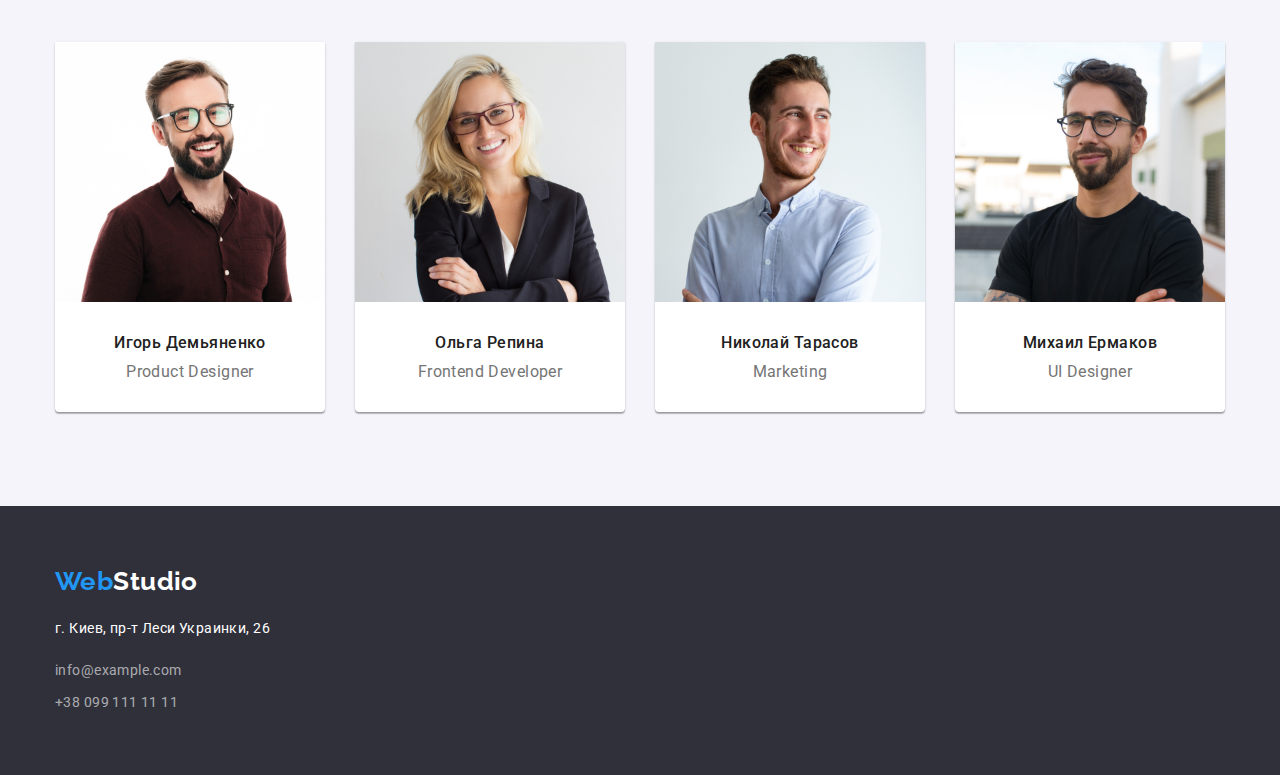
==== commit 0b30fd0d: "hw03-06" ====
--- a/index.html
+++ b/index.html
@@ -3,91 +3,94 @@
   <head>
     <meta charset="UTF-8" />
     <meta name="viewport" content="width=device-width, initial-scale=1.0" />
-    <title>Home work</title>
-    <link rel="preconnect" href="https://fonts.gstatic.com" />
-    <link
-      href="https://fonts.googleapis.com/css2?family=Raleway:wght@700&family=Roboto:wght@400;500;700;900&display=swap"
-      rel="stylesheet"
-    />
     <link
       rel="stylesheet"
       href="https://cdnjs.cloudflare.com/ajax/libs/modern-normalize/1.0.0/modern-normalize.min.css"
     />
+    <link rel="preconnect" href="https://fonts.gstatic.com" />
+    <link
+      href="https://fonts.googleapis.com/css2?family=Raleway:wght@700&family=Roboto:ital,wght@0,400;0,500;0,900;1,700&display=swap"
+      rel="stylesheet"
+    />
     <link rel="stylesheet" href="./css/style.css" />
+    <title>Home work</title>
   </head>
   <body>
-    <header>
-      <!--HEADER-->
-      <div class="container main-nav">
-        <nav class="site-nav">
-          <a href="./index.html" class="web-studio"
+    <header class="header index-no-line">
+      <!--NAVIGATION-->
+      <div class="container">
+        <nav class="navigation">
+          <a href="./index.html" class="webstudio"
             >Web<span class="studio">Studio</span></a
           >
+
           <ul class="nav-list">
             <li class="nav-item">
-              <a href="#" lang="ru" class="link current">Студия</a>
+              <a href="./index.html" lang="ru" class="navlink current"
+                >Студия</a
+              >
             </li>
             <li class="nav-item">
-              <a href="./portfolio.html" lang="ru" class="link">Портфолио</a>
+              <a href="./portfolio.html" lang="ru" class="navlink">Портфолио</a>
             </li>
             <li class="nav-item">
-              <a href="#" lang="ru" class="link">Контакты</a>
+              <a href="#" lang="ru" class="navlink">Контакты</a>
             </li>
           </ul>
         </nav>
-        <ul class="address-list">
-          <li class="address-item">
-            <a href="mailto:info@devstudio.com" class="address top"
+        <ul class="nav-list-info">
+          <li class="nav-item-info">
+            <a href="mailto:info@devstudio.com" class="nav-info mail"
               >info@devstudio.com</a
             >
           </li>
-          <li class="adress-item">
-            <a href="tel:+380961111111" class="address top">
-              +38 096 111 11 11
-            </a>
+          <li class="nav-item-info">
+            <a href="tel:+380961111111" class="nav-info"> +38 096 111 11 11 </a>
           </li>
         </ul>
       </div>
     </header>
     <main>
-      <!-- HERO-->
-      <section class="hero">
-        <div class="hero-division">
-          <h1 lang="ru" class="hero-title">
+      <!--HERO-->
+      <section class="main-hero">
+        <div class="container hero">
+          <h1 lang="ru" class="title-hero">
             ЭФФЕКТИВНЫЕ РЕШЕНИЯ ДЛЯ ВАШЕГО БИЗНЕСА
           </h1>
-          <button type="button" lang="ru" class="button">
+          <button type="button" lang="ru" class="hero-button">
             Заказать услугу
           </button>
         </div>
       </section>
-      <!--featurs-->
-      <section class="features">
+      <!--CAPABILITIES-->
+      <section class="capabilities">
         <div class="container">
-          <ul class="features-list">
-            <li class="features-item">
-              <h3 lang="ru" class="title">Внимание к деталям</h3>
+          <ul class="capabilities-list">
+            <li class="capabilities-item">
+              <h3 lang="ru" class="capabilities-title">Внимание к деталям</h3>
               <p lang="ru">
                 Идейные соображения, а также начало повседневной работы по
                 формированию позиции.
               </p>
             </li>
-            <li class="features-item">
-              <h3 lang="ru" class="title">Пунктуальность</h3>
+            <li class="capabilities-item">
+              <h3 lang="ru" class="capabilities-title">Пунктуальность</h3>
               <p lang="ru">
                 Задача организации, в особенности же рамки и место обучения
                 кадров влечет за собой.
               </p>
             </li>
-            <li class="features-item">
-              <h3 lang="ru" class="title">Планирование</h3>
+            <li class="capabilities-item">
+              <h3 lang="ru" class="capabilities-title">Планирование</h3>
               <p lang="ru">
                 Равным образом консультация с широким активом в значительной
                 степени обуславливает.
               </p>
             </li>
-            <li class="features-item">
-              <h3 lang="ru" class="title">Современные технологии</h3>
+            <li class="capabilities-item">
+              <h3 lang="ru" class="capabilities-title">
+                Современные технологии
+              </h3>
               <p lang="ru">
                 Значимость этих проблем настолько очевидна, что реализация
                 плановых заданий.
@@ -96,60 +99,59 @@
           </ul>
         </div>
       </section>
-      <!-- occupation-->
+      <!--OUR OCCUPATION-->
       <section class="occupation">
         <div class="container">
-          <h2 lang="ru" class="main-title">Чем мы занимаемся</h2>
+          <h2 lang="ru" class="occupation-title">Чем мы занимаемся</h2>
           <ul class="occupation-list">
-            <li class="occupation-list-item">
+            <li class="occupation-item">
               <img src="./img/keyboard.jpg" width="370" alt="клавиатура" />
             </li>
-            <li class="occupation-list-item">
+            <li class="occupation-item">
               <img src="./img/tele.jpg" width="370" alt="телефон" />
             </li>
-            <li class="occupation-list-item">
+            <li class="occupation-item">
               <img src="./img/dispay.jpg" width="370" alt="монитор" />
             </li>
           </ul>
         </div>
       </section>
-
-      <!--our team-->
-      <section class="our-team">
+      <!--OUR TEAM-->
+      <section class="team">
         <div class="container">
-          <h2 lang="ru" class="main-title">Наша команда</h2>
-          <ul class="our-team-member">
-            <li class="team-list">
+          <h2 lang="ru" class="team-title">Наша команда</h2>
+          <ul class="team-list">
+            <li class="team-list-item">
               <img src="./img/igor.jpg" width="270" alt="игорь" />
-              <div class="name-jobe-info">
-                <h3 lang="ru" class="name">Игорь Демьяненко</h3>
-                <p lang="ru" class="job">Product Designer</p>
+              <div class="name-position">
+                <h3 lang="ru" class="team-member-name">Игорь Демьяненко</h3>
+                <p lang="ru" class="team-member-position">Product Designer</p>
               </div>
             </li>
-            <li class="team-list">
+            <li class="team-list-item">
               <img src="./img/olga.jpg" width="270" alt="ольга" />
-              <div class="name-jobe-info">
-                <h3 lang="ru" class="name">Ольга Репина</h3>
-                <p lang="ru" class="job">Frontend Developer</p>
+              <div class="name-position">
+                <h3 lang="ru" class="team-member-name">Ольга Репина</h3>
+                <p lang="ru" class="team-member-position">Frontend Developer</p>
               </div>
             </li>
-            <li class="team-list">
+            <li class="team-list-item">
               <img
                 src="./img/nikolay.jpg"
                 width="270"
                 height="260"
                 alt="николай"
               />
-              <div class="name-jobe-info">
-                <h3 lang="ru" class="name">Николай Тарасов</h3>
-                <p class="job">Marketing</p>
+              <div class="name-position">
+                <h3 lang="ru" class="team-member-name">Николай Тарасов</h3>
+                <p class="team-member-position">Marketing</p>
               </div>
             </li>
-            <li class="team-list">
+            <li class="team-list-item">
               <img src="./img/mosha.jpg" width="270" alt="михаил" />
-              <div class="name-jobe-info">
-                <h3 lang="ru" class="name">Михаил Ермаков</h3>
-                <p class="job">UI Designer</p>
+              <div class="name-position">
+                <h3 lang="ru" class="team-member-name">Михаил Ермаков</h3>
+                <p class="team-member-position">UI Designer</p>
               </div>
             </li>
           </ul>
@@ -158,19 +160,23 @@
     </main>
     <footer class="footer">
       <div class="container">
-        <a href="./index.html" class="web-studio"
-          >Web<span class="studio">Studio</span></a
+        <a href="./index.html" class="webstudio"
+          >Web<span class="footer-studio">Studio</span></a
         >
-        <address>
-          <p class="address map">г. Киев, пр-т Леси Украинки, 26</p>
-          <ul>
-            <li>
-              <a href="mailto:info@example.com" class="address mail"
+        <address class="address">
+          <ul class="footer-list">
+            <li lang="ru" class="address-list-item">
+              <p class="company-address">г. Киев, пр-т Леси Украинки, 26</p>
+            </li>
+            <li class="address-list-item">
+              <a href="mailto:info@example.com" class="contact-info"
                 >info@example.com</a
               >
             </li>
-            <li>
-              <a href="tel:+380991111111" class="address">+38 099 111 11 11</a>
+            <li class="address-list-item">
+              <a href="tel:+380991111111" class="contact-info"
+                >+38 099 111 11 11</a
+              >
             </li>
           </ul>
         </address>
--- a/css/style.css
+++ b/css/style.css
@@ -1,348 +1,351 @@
 :root {
   --main-text-color: #757575;
-  --title-text-color: #212121;
-  --white-text-bg-color: #ffffff;
-  --link-text-color: #2196f3;
-  --bg-color-footer: #2f303a;
-  --btn-portfolio-bgc-color: #f5f4fa;
-  --border-color-capabilities: #ececec;
-  --border-color-port-list: #eeeeee;
-}
-
+  --akcent-text-button-color: #2196f3;
+  --title-text-color: #000000;
+  --link-normal-color: #212121;
+}
 body {
-  background-color: var(--white-text-bg-color);
-  color: var(--main-text-color);
-
   font-family: "Roboto", sans-serif;
   font-style: normal;
   font-weight: 400;
   font-size: 14px;
-  line-height: 1.714;
+  line-height: 1.71;
   letter-spacing: 0.03em;
+  color: var(--main-text-color);
 }
 .container {
+  width: 1200px;
   margin-left: auto;
   margin-right: auto;
-  width: 1200px;
-  padding-left: 15px;
-  padding-right: 15px;
-
-  /* outline: 1px solid tomato; */
+  padding: 0 15px;
 }
 ul,
-p,
+h1,
 h2,
 h3,
-a {
+a,
+p {
   list-style: none;
   margin: 0;
   padding: 0;
 }
-/* header */
+img {
+  max-width: 100%;
+  display: block;
+  height: auto;
+}
+/* NAVIGATION */
 .header {
-  border-bottom: 1px solid var(--border-color-capabilities);
-}
-.main-nav {
-  display: flex;
-  align-items: baseline;
-}
-.site-nav {
-  display: flex;
-  align-items: baseline;
-}
-.nav-list {
-  display: flex;
-}
-.nav-item + .nav-item {
-  margin-left: 50px;
-}
-.address-list {
-  display: flex;
-  margin-left: auto;
-}
-.address-item + .adress-item {
-  margin-left: 50px;
-}
-
-.link {
+  border-bottom: 1px solid #ececec;
+}
+.webstudio {
+  font-family: "Raleway", sans-serif;
+  font-weight: 700;
+  font-size: 26px;
+  line-height: 1.19;
+  color: var(--akcent-text-button-color);
+  text-decoration: none;
+
+  display: inline-block;
+  margin-right: 50px;
+}
+.studio {
+  color: var(--title-text-color);
+}
+.navlink {
+  text-decoration: none;
   font-weight: 500;
   font-size: 14px;
   line-height: 1.14;
   letter-spacing: 0.02em;
-  text-decoration: none;
-  color: var(--title-text-color);
-  font-style: normal;
-
-  display: block;
+  color: var(--link-normal-color);
+
+  display: inline-block;
   padding-top: 32px;
   padding-bottom: 32px;
 }
-.link:hover,
-.link:focus {
-  color: var(--link-text-color);
-  text-decoration: none;
-}
-
-.web-studio {
-  font-family: "Raleway", sans-serif;
-  font-style: normal;
-  font-weight: 700;
-  font-size: 26px;
-  line-height: 1.23;
-  text-decoration: none;
-  color: var(--link-text-color);
-
-  margin-right: 93px;
-}
-.web-studio .studio {
-  color: var(--title-text-color);
-}
-.address {
+.navlink:hover,
+.navlink:focus {
+  color: var(--akcent-text-button-color);
+}
+.nav-info {
   font-weight: 500;
   font-size: 14px;
-  line-height: 1.42;
-  color: var(--main-text-color);
-  text-decoration: none;
-  font-style: normal;
-}
-.address.top:hover,
-.address.top:focus {
-  color: var(--link-text-color);
-}
-.address.top {
-  display: block;
-  padding-top: 32px;
-  padding-bottom: 32px;
+  line-height: 16px;
+  letter-spacing: 0.02em;
+  color: inherit;
+  text-decoration: none;
+}
+.nav-info:hover,
+.nav-info:focus {
+  color: var(--akcent-text-button-color);
 }
 .current {
-  color: var(--link-text-color);
-}
-/* hero */
-.hero {
+  color: var(--akcent-text-button-color);
+}
+.header .container {
+  display: flex;
+}
+.navigation {
+  display: flex;
+  align-items: center;
+}
+.nav-list {
+  display: flex;
+}
+.nav-item-info {
+  display: flex;
+}
+.nav-list-info {
+  display: flex;
+  margin-left: auto;
+  align-items: center;
+}
+.nav-info.mail {
+  margin-right: 50px;
+}
+.nav-item + .nav-item {
+  margin-left: 50px;
+}
+.header.index-no-line {
+  border-bottom: 1px solid transparent;
+}
+/* =========HERO=========== */
+.main-hero {
   background-color: #2f303a;
-  text-align: center;
-}
-.hero-division {
-  padding-top: 208px;
-  padding-bottom: 192px;
-}
-.hero-title {
+}
+.container.hero {
+  text-align: center;
+  padding: 200px 252px;
+}
+.title-hero {
   font-weight: 900;
   font-size: 44px;
-  line-height: 1.41;
+  line-height: 1.36;
   letter-spacing: 0.06em;
   text-transform: uppercase;
-  color: var(--white-text-bg-color);
-  margin-top: 0;
+  color: #ffffff;
+
   margin-bottom: 30px;
 }
-.button {
+.hero-button {
+  background-color: var(--akcent-text-button-color);
+  color: #ffffff;
+  font-weight: 700;
+  font-size: 16px;
+  line-height: 1.875;
+
+  display: inline-block;
+  padding: 10px 32px;
   text-align: center;
   letter-spacing: 0.06em;
-  font-size: 16px;
-  line-height: 1.87;
-  cursor: pointer;
-
-  color: var(--white-text-bg-color);
-  background-color: var(--link-text-color);
-
-  display: inline-block;
-  padding: 10px 32px;
   min-width: 200px;
-  border: 2px solid var(--link-text-color);
+  box-shadow: 0px 4px 4px rgba(0, 0, 0, 0.15);
   border-radius: 4px;
   outline: none;
-  box-shadow: 0px 4px 4px rgba(0, 0, 0, 0.15);
-}
-/* features */
-.features {
-  padding-top: 102px;
-  padding-bottom: 94px;
-}
-.features-list {
-  display: flex;
-}
-.features-item {
-  width: 270px;
-  text-align: left;
-}
-.features-item + .features-item {
-  margin-left: 30px;
-}
-.features .title {
-  text-transform: uppercase;
+  border: 1px solid var(--akcent-text-button-color);
+}
+/* =========CAPABILITIES============= */
+.capabilities .container {
+  padding: 92px 15px;
+}
+.capabilities-list {
+  display: flex;
+}
+.capabilities-item {
+  min-width: 270px;
+}
+.capabilities-item:not(:last-child) {
+  margin-right: 30px;
+}
+.capabilities-title {
   font-weight: 700;
   font-size: 14px;
   line-height: 1.14;
-  color: var(--title-text-color);
+  text-transform: uppercase;
+  color: var(--link-normal-color);
+
+  display: inline-block;
   margin-bottom: 10px;
 }
-/* occupation */
-.main-title {
+/* ===========OCUPATION=============== */
+.occupation .container {
+  padding-bottom: 102px;
+}
+.occupation-list {
+  display: flex;
+}
+.occupation-item:not(:last-child) {
+  margin-right: 30px;
+}
+.occupation-title {
   font-weight: 700;
   font-size: 36px;
   line-height: 1.16;
-  color: var(--title-text-color);
-
-  text-align: center;
+  text-align: center;
+  color: var(--link-normal-color);
+
+  display: block;
   margin-bottom: 50px;
 }
-.occupation {
-  padding-bottom: 92px;
-}
-.occupation-list {
-  display: flex;
-}
-.occupation-list-item {
-  width: 370px;
-  height: 294px;
-}
-.occupation-list-item + .occupation-list-item {
-  margin-left: 30px;
-}
-/* ==============our team ===============*/
-
-.our-team {
-  padding-top: 92px;
-  padding-bottom: 92px;
-  background-color: var(--btn-portfolio-bgc-color);
+/* ===============OUR TEAM============ */
+.team {
+  background-color: #f5f4fa;
+}
+.team .container {
+  padding-top: 94px;
+  padding-bottom: 94px;
+}
+.team-title {
+  display: block;
+  margin-bottom: 50px;
+  text-align: center;
+
+  font-weight: 700;
+  font-size: 36px;
+  line-height: 1.16;
+  color: var(--link-normal-color);
 }
 .team-list {
+  display: flex;
+}
+.team-list-item:not(:last-child) {
+  margin-right: 30px;
+}
+.team-list-item {
   box-shadow: 0px 1px 3px rgba(0, 0, 0, 0.12), 0px 1px 1px rgba(0, 0, 0, 0.14),
     0px 2px 1px rgba(0, 0, 0, 0.2);
   border-radius: 0px 0px 4px 4px;
   width: 270px;
-  text-align: center;
-
-  background-color: var(--white-text-bg-color);
-}
-.team-list img {
-  display: block;
-  width: 100%;
-  height: auto;
-}
-.name-jobe-info {
+  background-color: #ffffff;
+}
+.name-position {
   padding-top: 30px;
   padding-bottom: 30px;
-}
-.name {
+  text-align: center;
+}
+.team-member-name {
   font-weight: 500;
   font-size: 16px;
   line-height: 1.18;
-  color: var(--title-text-color);
+  color: var(--link-normal-color);
 
   display: inline-block;
   margin-bottom: 10px;
 }
-.job {
-  font-size: 16px;
-  line-height: 1.19;
-}
-.our-team-member {
-  display: flex;
-}
-.team-list + .team-list {
-  margin-left: 30px;
-}
-/* footer */
+.team-member-position {
+  font-size: 16px;
+  line-height: 1.18;
+}
+/* ==========FOOTER========== */
 .footer {
-  background-color: var(--bg-color-footer);
-}
-.footer {
+  background-color: #2f303a;
+}
+.footer .container {
   padding-top: 60px;
   padding-bottom: 60px;
 }
-.footer .studio {
-  color: var(--white-text-bg-color);
-}
-.address.map {
-  color: var(--white-text-bg-color);
+.footer .webstudio {
+  display: inline-block;
+  margin-bottom: 20px;
+}
+.footer-studio {
+  color: #ffffff;
+}
+.footer-list {
   font-style: normal;
-  font-size: 14px;
-  line-height: 1.71;
+}
+.company-address {
+  display: inline-block;
+  margin-bottom: 9px;
+
+  color: #ffffff;
+}
+.contact-info {
+  color: rgba(255, 255, 255, 0.6);
+  text-decoration: none;
+
+  display: inline-block;
+}
+.contact-info:hover,
+.contact-info:focus {
+  color: var(--akcent-text-button-color);
+}
+.address-list-item:not(:last-child) {
+  margin-bottom: 9px;
+}
+/* ========PORTFOLIO-PAGE============= */
+.gallery .container {
+  padding-top: 94px;
+  padding-bottom: 94px;
+}
+.portfolio-button {
+  font-weight: 500;
+  font-size: 16px;
+  line-height: 1.625;
+  text-align: center;
+  color: var(--link-normal-color);
+  background: #f5f4fa;
+  border-radius: 4px;
+  outline: none;
+  min-width: 73px;
+  border: 1px solid transparent;
+
+  display: inline-block;
+  padding: 6px 22px;
+}
+.portfolio-button:hover,
+.portfolio-button:focus {
+  color: #ffffff;
+  background-color: var(--akcent-text-button-color);
+}
+.button-list {
+  display: flex;
+  margin-bottom: 50px;
+  justify-content: center;
+}
+.button-items:not(:last-child) {
+  margin-right: 8px;
+}
+/* ==============CARD LIST=========== */
+.portfolio-card-item {
+  width: 370px;
+}
+.card-title-text {
+  padding: 20px 24px;
+  border-bottom: 1px solid #eeeeee;
+  border-left: 1px solid #eeeeee;
+  border-right: 1px solid #eeeeee;
+}
+.card-title {
+  font-weight: 700;
+  font-size: 18px;
+  line-height: 2;
+  letter-spacing: 0.06em;
+  color: var(--link-normal-color);
 
   display: block;
-  margin-bottom: 9px;
-}
-.footer .web-studio {
-  display: inline-block;
-  margin-bottom: 9px;
-}
-.address.mail {
-  display: block;
-  margin-bottom: 9px;
-}
-
-/* portfolio page */
-.container.gallery-menu-container {
-  padding-top: 92px;
-  padding-bottom: 92px;
-}
-.capabilities-list {
-  display: flex;
-  justify-content: center;
-}
-.capabilities-item {
-  margin-left: 8px;
-}
-.btn {
-  display: inline-block;
-  min-width: 73px;
-  border-radius: 4px;
-  padding: 6px 22px;
-  border: 1px solid transparent;
-  text-align: center;
-  margin-bottom: 50px;
-  cursor: pointer;
-  outline: none;
-
-  font-weight: 500;
-  font-size: 16px;
-  line-height: 1.62;
-  color: var(--title-text-color);
-  background-color: var(--btn-portfolio-bgc-color);
-}
-.btn:hover,
-.btn:focus {
-  color: var(--white-text-bg-color);
-  background-color: var(--link-text-color);
-  box-shadow: 0px 3px 1px rgba(0, 0, 0, 0.1), 0px 1px 2px rgba(0, 0, 0, 0.08),
-    0px 2px 2px rgba(0, 0, 0, 0.12);
-}
-.gallery {
+  margin-bottom: 4px;
+}
+.portfolio-link {
+  text-decoration: none;
+  color: inherit;
+}
+.card-text {
+  font-size: 16px;
+  line-height: 1.875;
+}
+.portfolio-card-list {
   display: flex;
   flex-wrap: wrap;
-  margin: -15px;
-}
-
-.port-link {
-  text-decoration: none;
-  display: block;
-}
-.port-title {
-  font-weight: 700;
-  font-size: 18px;
-  color: var(--title-text-color);
-}
-.port-text {
-  font-size: 16px;
-  line-height: 1.87;
-  color: var(--main-text-color);
-}
-.port-list {
-  border: 1px solid var(--border-color-port-list);
-  width: 370px;
-  margin: 15px;
-}
-.port-list:nth-child(n + 7) {
+}
+.portfolio-card-item {
+  margin-bottom: 30px;
+  margin-right: 30px;
+}
+.portfolio-card-item:nth-last-child(-n + 3) {
   margin-bottom: 0;
 }
-.gallery-title-text {
-  margin: 0;
-  padding: 20px 24px;
-}
-.port-list img {
-  display: block;
-  width: 100%;
-  height: auto;
-}
+.portfolio-card-item:nth-child(3n) {
+  margin-right: 0;
+}
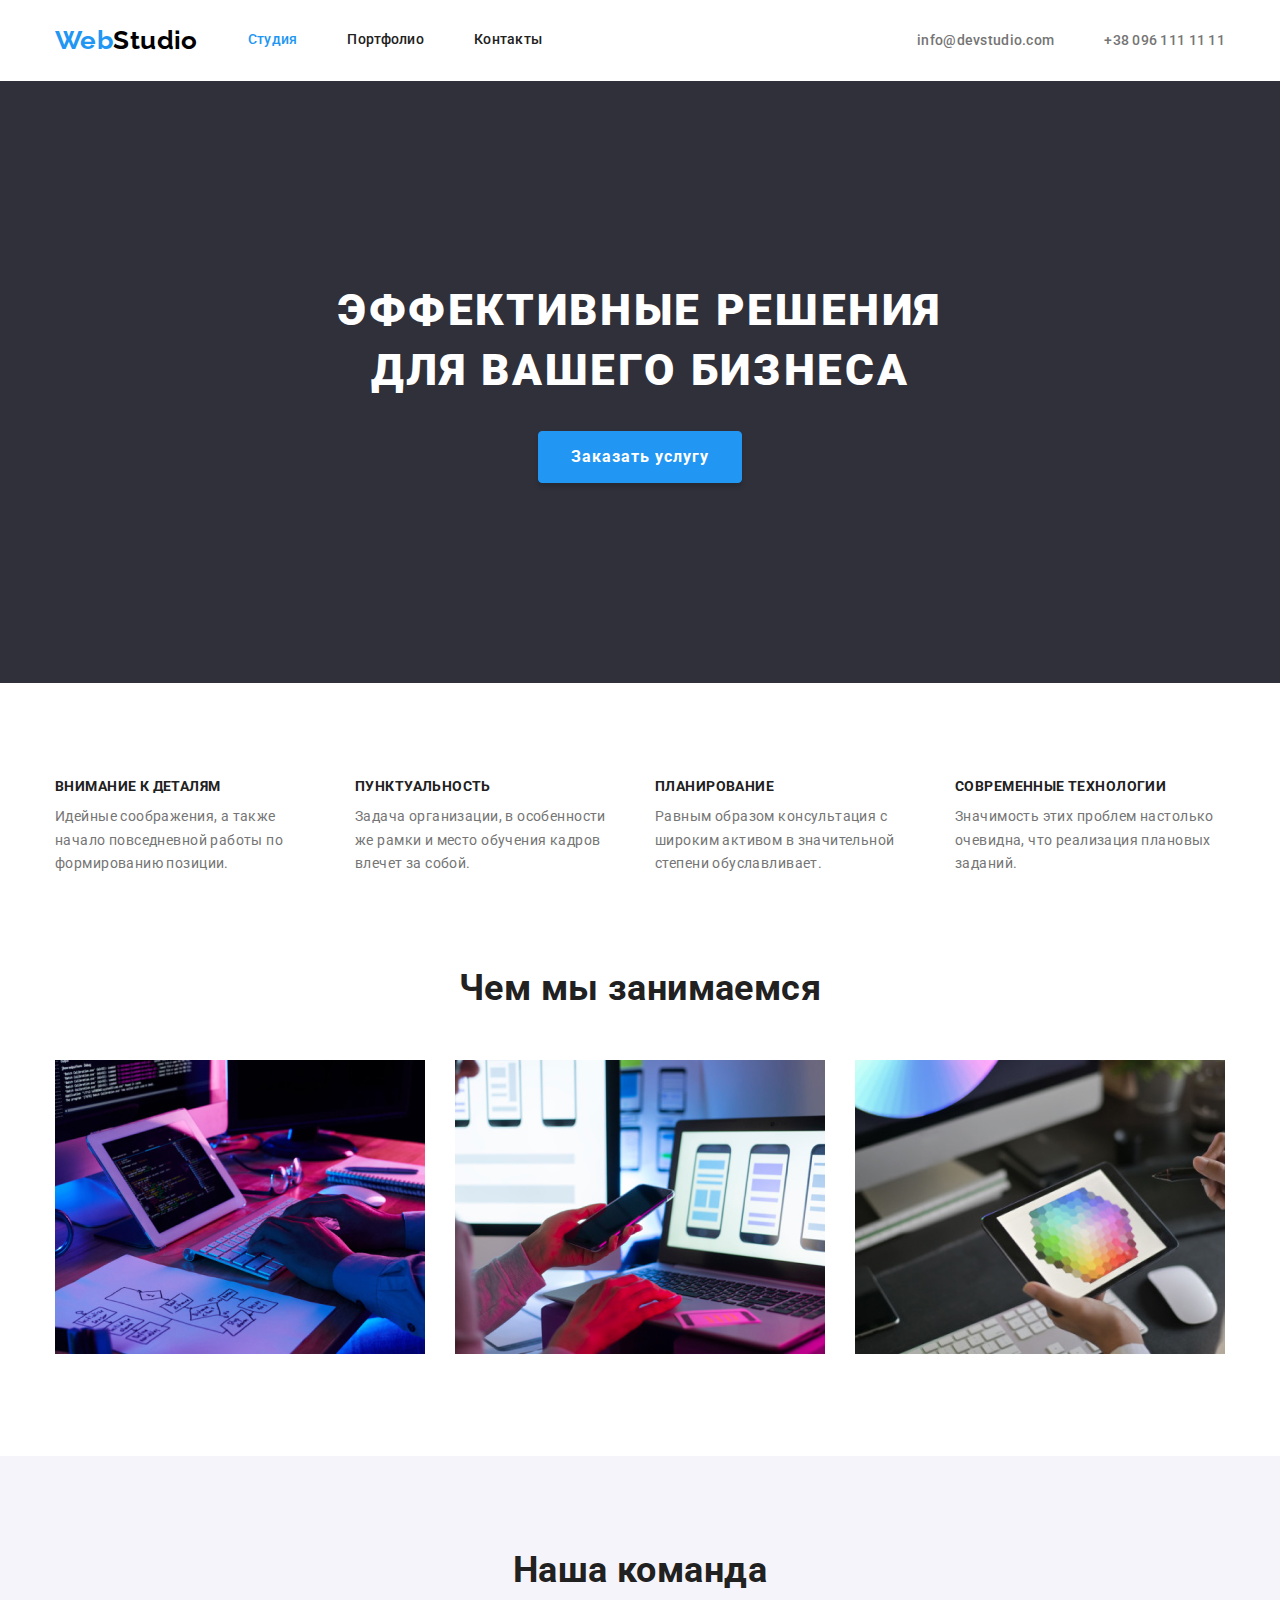
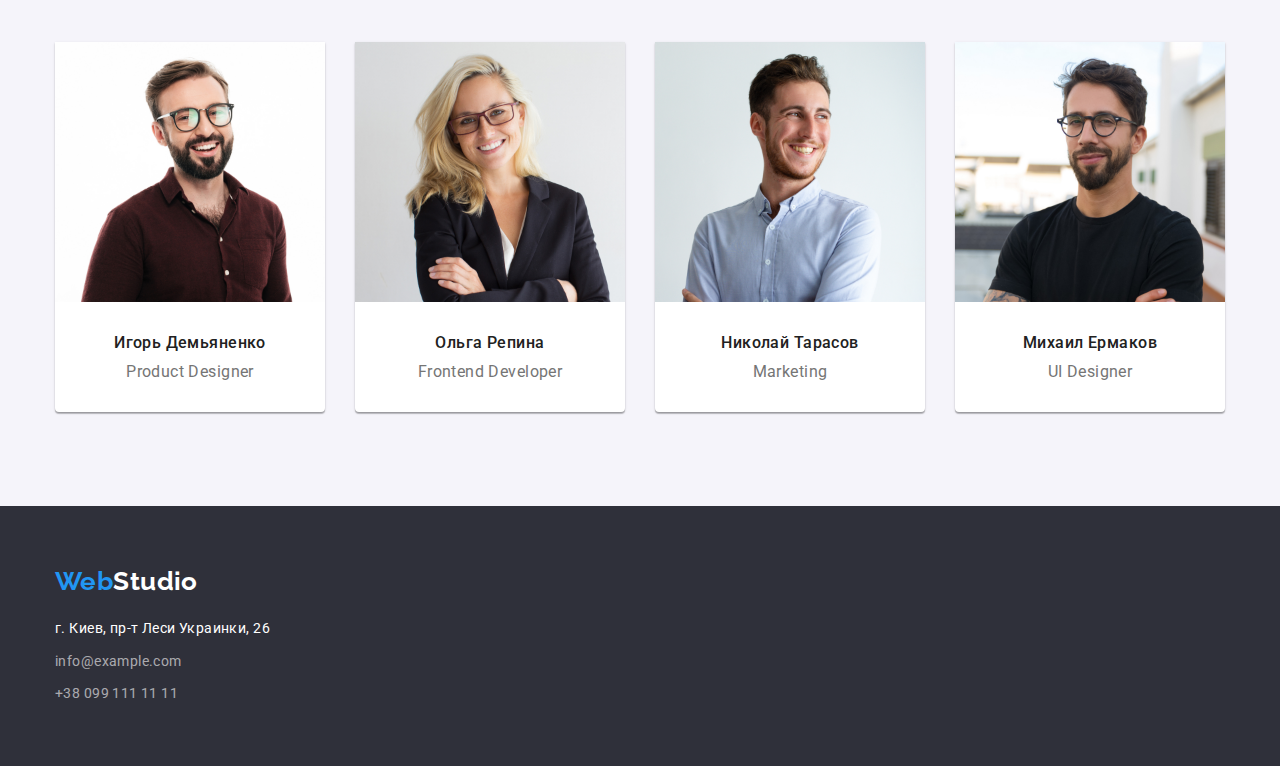
==== commit 220ca96a: "hw03-08" ====
--- a/index.html
+++ b/index.html
@@ -164,10 +164,8 @@
           >Web<span class="footer-studio">Studio</span></a
         >
         <address class="address">
+          <p class="company-address">г. Киев, пр-т Леси Украинки, 26</p>
           <ul class="footer-list">
-            <li lang="ru" class="address-list-item">
-              <p class="company-address">г. Киев, пр-т Леси Украинки, 26</p>
-            </li>
             <li class="address-list-item">
               <a href="mailto:info@example.com" class="contact-info"
                 >info@example.com</a
--- a/css/style.css
+++ b/css/style.css
@@ -134,6 +134,7 @@
   font-weight: 700;
   font-size: 16px;
   line-height: 1.875;
+  cursor: pointer;
 
   display: inline-block;
   padding: 10px 32px;
@@ -260,6 +261,7 @@
   margin-bottom: 9px;
 
   color: #ffffff;
+  font-style: normal;
 }
 .contact-info {
   color: rgba(255, 255, 255, 0.6);
@@ -290,6 +292,7 @@
   outline: none;
   min-width: 73px;
   border: 1px solid transparent;
+  cursor: pointer;
 
   display: inline-block;
   padding: 6px 22px;
